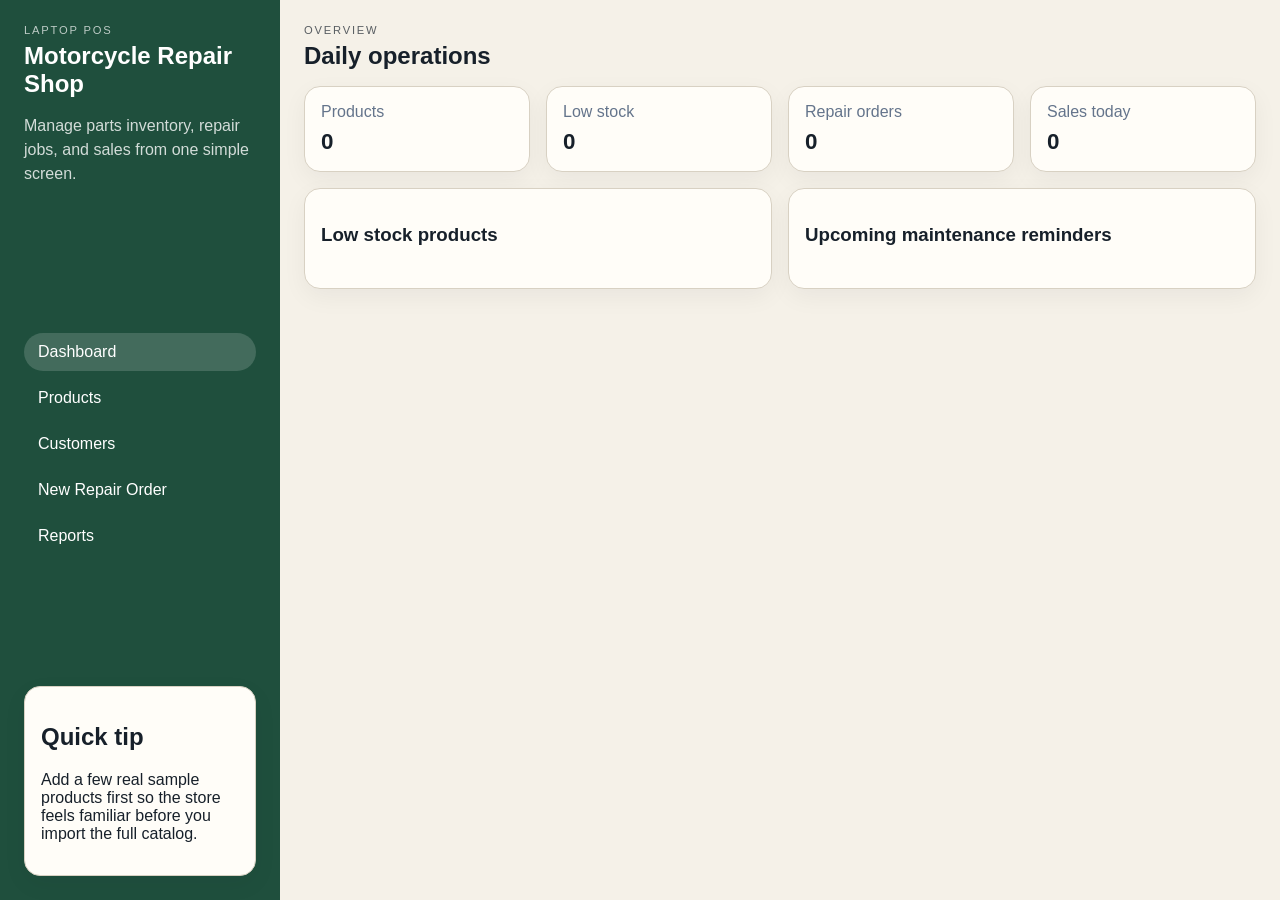
==== pos.html @ 54810a53 "Split motorcycle-repair-pos out of the esl-teacher-site repo into its own project These files were m" ====
<!DOCTYPE html>
<html lang="en">
  <head>
    <meta charset="UTF-8" />
    <meta name="viewport" content="width=device-width, initial-scale=1.0" />
    <title>Motorcycle Repair POS</title>
    <link rel="stylesheet" href="css/pos.css" />
  </head>
  <body>
    <div class="app-shell">
      <aside class="sidebar">
        <div>
          <p class="eyebrow">Laptop POS</p>
          <h1>Motorcycle Repair Shop</h1>
          <p class="sidebar-copy">Manage parts inventory, repair jobs, and sales from one simple screen.</p>
        </div>

        <nav class="nav-list" aria-label="POS sections">
          <button class="nav-btn active" data-view="dashboard">Dashboard</button>
          <button class="nav-btn" data-view="products">Products</button>
          <button class="nav-btn" data-view="customers">Customers</button>
          <button class="nav-btn" data-view="orders">New Repair Order</button>
          <button class="nav-btn" data-view="reports">Reports</button>
        </nav>

        <div class="sidebar-card">
          <h2>Quick tip</h2>
          <p>Add a few real sample products first so the store feels familiar before you import the full catalog.</p>
        </div>
      </aside>

      <main class="main-panel">
        <section id="dashboard-view" class="view active">
          <div class="page-header">
            <div>
              <p class="eyebrow">Overview</p>
              <h2>Daily operations</h2>
            </div>
          </div>

          <div class="stats-grid">
            <article class="stat-card">
              <p class="stat-label">Products</p>
              <h3 id="products-count">0</h3>
            </article>
            <article class="stat-card">
              <p class="stat-label">Low stock</p>
              <h3 id="low-stock-count">0</h3>
            </article>
            <article class="stat-card">
              <p class="stat-label">Repair orders</p>
              <h3 id="orders-count">0</h3>
            </article>
            <article class="stat-card">
              <p class="stat-label">Sales today</p>
              <h3 id="sales-total">0</h3>
            </article>
          </div>

          <div class="panel-grid">
            <section class="panel">
              <div class="panel-header">
                <h3>Low stock products</h3>
              </div>
              <ul id="low-stock-list" class="list"></ul>
            </section>

            <section class="panel">
              <div class="panel-header">
                <h3>Upcoming maintenance reminders</h3>
              </div>
              <ul id="upcoming-reminders-list" class="list"></ul>
            </section>
          </div>
        </section>

        <section id="products-view" class="view">
          <div class="page-header">
            <div>
              <p class="eyebrow">Inventory</p>
              <h2>Products</h2>
            </div>
            <button class="primary-btn" id="show-product-form">Add product</button>
          </div>

          <form id="product-form" class="card form-card hidden">
            <div class="form-grid">
              <label>
                Product name
                <input type="text" id="product-name" required />
              </label>
              <label>
                Category
                <input type="text" id="product-category" list="category-list" required />
                <datalist id="category-list"></datalist>
              </label>
              <label>
                Stock
                <input type="number" id="product-stock" min="0" required />
              </label>
              <label>
                Cost price
                <input type="number" id="product-cost" min="0" step="0.01" required />
              </label>
              <label>
                Selling price
                <input type="number" id="product-price" min="0" step="0.01" required />
              </label>
              <label>
                SKU / code
                <input type="text" id="product-sku" />
              </label>
            </div>
            <div class="form-actions">
              <button type="submit" class="primary-btn">Save product</button>
              <button type="button" class="secondary-btn" id="cancel-product-form">Cancel</button>
            </div>
          </form>

          <div class="card">
            <div class="panel-header">
              <h3>Categories</h3>
              <button type="button" class="secondary-btn" id="add-category-btn">Add category</button>
            </div>
            <div class="tag-list" id="category-chip-list"></div>
          </div>

          <div class="card">
            <div class="table-toolbar">
              <input type="search" id="product-search" placeholder="Search by name, code, or category" />
              <select id="product-filter">
                <option value="all">All categories</option>
              </select>
            </div>
            <div class="table-wrap">
              <table>
                <thead>
                  <tr>
                    <th>Name</th>
                    <th>Code</th>
                    <th>Category</th>
                    <th>Stock</th>
                    <th>Cost</th>
                    <th>Price</th>
                    <th>Actions</th>
                  </tr>
                </thead>
                <tbody id="product-table-body"></tbody>
              </table>
            </div>
          </div>
        </section>

        <section id="orders-view" class="view">
          <div class="page-header">
            <div>
              <p class="eyebrow">Sales</p>
              <h2>New repair order</h2>
            </div>
          </div>

          <div class="card">
            <form id="order-form">
              <div class="form-grid order-grid">
                <label>
                  Customer name
                  <input type="text" id="order-customer" required />
                </label>
                <label>
                  Phone
                  <input type="text" id="order-phone" />
                </label>
                <label>
                  Vehicle brand
                  <input type="text" id="order-vehicle-brand" />
                </label>
                <label>
                  Model
                  <input type="text" id="order-vehicle-model" />
                </label>
                <label>
                  Year
                  <input type="number" id="order-vehicle-year" />
                </label>
                <label>
                  Plate / VIN
                  <input type="text" id="order-vehicle-id" />
                </label>
              </div>
              <label class="full-width">
                Problem / service note
                <textarea id="order-note" rows="3"></textarea>
              </label>
              <label class="full-width">
                Maintenance reminder (months)
                <input type="number" id="reminder-interval" min="1" max="24" value="1" />
              </label>
            </form>
          </div>

          <div class="card">
            <div class="form-grid add-item-grid">
              <label>
                Add service
                <select id="service-select"></select>
              </label>
              <label>
                Service qty
                <input type="number" id="service-quantity" min="1" value="1" />
              </label>
              <button type="button" class="primary-btn" id="add-service-btn">Add service</button>
            </div>
            <div class="form-grid add-item-grid">
              <label>
                Add product
                <select id="product-select"></select>
              </label>
              <label>
                Product qty
                <input type="number" id="product-quantity" min="1" value="1" />
              </label>
              <button type="button" class="primary-btn" id="add-product-btn">Add product</button>
            </div>
          </div>

          <div class="card">
            <div class="table-wrap">
              <table>
                <thead>
                  <tr>
                    <th>Item</th>
                    <th>Qty</th>
                    <th>Unit price</th>
                    <th>Line total</th>
                    <th>Actions</th>
                  </tr>
                </thead>
                <tbody id="order-items-body"></tbody>
              </table>
            </div>

            <div class="summary-box">
              <div>
                <p>Subtotal</p>
                <strong id="subtotal-value">0.00</strong>
              </div>
              <div>
                <p>Tax</p>
                <strong id="tax-value">0.00</strong>
              </div>
              <div>
                <p>Total</p>
                <strong id="total-value">0.00</strong>
              </div>
            </div>

            <div class="form-actions">
              <label>
                Tax rate (%)
                <input type="number" id="tax-rate" min="0" max="100" value="8" />
              </label>
              <button type="button" class="primary-btn" id="save-order-btn">Save repair order</button>
            </div>
          </div>
        </section>

        <section id="customers-view" class="view">
          <div class="page-header">
            <div>
              <p class="eyebrow">Customers</p>
              <h2>Customer records and reminders</h2>
            </div>
          </div>

          <div class="card">
            <form id="customer-form">
              <div class="form-grid order-grid">
                <label>
                  Customer name
                  <input type="text" id="customer-name" required />
                </label>
                <label>
                  Phone
                  <input type="text" id="customer-phone" />
                </label>
                <label>
                  Vehicle brand
                  <input type="text" id="customer-brand" />
                </label>
                <label>
                  Model
                  <input type="text" id="customer-model" />
                </label>
                <label>
                  Year
                  <input type="number" id="customer-year" />
                </label>
                <label>
                  Plate / VIN
                  <input type="text" id="customer-plate" />
                </label>
              </div>
              <label class="full-width">
                Reminder interval (months)
                <input type="number" id="customer-reminder-interval" min="1" max="24" value="1" />
              </label>
              <label class="full-width">
                Reminder note
                <textarea id="customer-reminder-note" rows="2"></textarea>
              </label>
              <div class="form-actions">
                <button type="submit" class="primary-btn">Save customer</button>
                <button type="button" class="secondary-btn" id="clear-customer-form">Clear</button>
              </div>
            </form>
          </div>

          <div class="card">
            <div class="table-wrap">
              <table>
                <thead>
                  <tr>
                    <th>Customer</th>
                    <th>Vehicle</th>
                    <th>Phone</th>
                    <th>Next reminder</th>
                    <th>Interval</th>
                    <th>Status</th>
                    <th>Note</th>
                    <th>Action</th>
                  </tr>
                </thead>
                <tbody id="customer-table-body"></tbody>
              </table>
            </div>
          </div>

          <div class="card">
            <div class="panel-header">
              <h3>Selected customer</h3>
            </div>
            <div id="customer-detail-card" class="detail-card"></div>
          </div>

          <div class="card">
            <div class="panel-header">
              <h3>Service history</h3>
            </div>
            <ul id="customer-history-list" class="history-list"></ul>
          </div>
        </section>

        <section id="reports-view" class="view">
          <div class="page-header">
            <div>
              <p class="eyebrow">Reports</p>
              <h2>Inventory and sales</h2>
            </div>
          </div>

          <div class="panel-grid">
            <section class="panel">
              <div class="panel-header">
                <h3>Low stock</h3>
              </div>
              <ul id="report-low-stock" class="list"></ul>
            </section>

            <section class="panel">
              <div class="panel-header">
                <h3>Recent sales</h3>
              </div>
              <ul id="report-orders" class="list"></ul>
            </section>
          </div>
        </section>
      </main>
    </div>

    <script src="js/pos.js"></script>
  </body>
</html>
---- css/pos.css ----
:root {
  color-scheme: light;
  --bg: #f5f1e8;
  --surface: #fffdf8;
  --surface-strong: #ffffff;
  --border: #d8d1c3;
  --text: #17202a;
  --muted: #64748b;
  --accent: #1f4f3d;
  --accent-2: #e5673f;
  --accent-soft: #e8f3ee;
}

* { box-sizing: border-box; }
body {
  margin: 0;
  font-family: Inter, Arial, sans-serif;
  background: var(--bg);
  color: var(--text);
}

button, input, select, textarea {
  font: inherit;
}

.app-shell {
  display: grid;
  grid-template-columns: 280px 1fr;
  min-height: 100vh;
}

.sidebar {
  background: var(--accent);
  color: #fff;
  padding: 24px;
  display: flex;
  flex-direction: column;
  justify-content: space-between;
  gap: 24px;
}

.eyebrow {
  margin: 0 0 6px;
  text-transform: uppercase;
  letter-spacing: 0.16em;
  font-size: 0.7rem;
  opacity: 0.7;
}

.sidebar h1,
.page-header h2 {
  margin: 0;
}

.sidebar-copy { color: rgba(255,255,255,0.8); line-height: 1.5; }

.nav-list {
  display: flex;
  flex-direction: column;
  gap: 8px;
}

.nav-btn, .primary-btn, .secondary-btn {
  border: 0;
  border-radius: 999px;
  padding: 10px 14px;
  cursor: pointer;
}

.nav-btn {
  text-align: left;
  background: transparent;
  color: #fff;
}

.nav-btn.active {
  background: rgba(255,255,255,0.16);
}

.sidebar-card, .card, .panel, .stat-card {
  background: var(--surface);
  color: var(--text);
  border: 1px solid var(--border);
  border-radius: 16px;
  box-shadow: 0 8px 24px rgba(15, 23, 42, 0.05);
}

.sidebar-card { padding: 16px; }

.main-panel { padding: 24px; }
.page-header {
  display: flex;
  justify-content: space-between;
  align-items: center;
  margin-bottom: 16px;
}

.primary-btn { background: var(--accent); color: #fff; }
.secondary-btn { background: #eef2f7; color: var(--text); }

.stats-grid { display: grid; grid-template-columns: repeat(4, minmax(0, 1fr)); gap: 16px; margin-bottom: 16px; }
.stat-card { padding: 16px; }
.stat-label { color: var(--muted); margin: 0 0 8px; }
.stat-card h3 { margin: 0; font-size: 1.4rem; }

.panel-grid { display: grid; grid-template-columns: 1fr 1fr; gap: 16px; }
.panel { padding: 16px; }
.panel-header { display: flex; justify-content: space-between; align-items: center; margin-bottom: 8px; }
.list { list-style: none; padding: 0; margin: 0; display: flex; flex-direction: column; gap: 10px; }
.list li { padding: 10px; border: 1px solid var(--border); border-radius: 10px; background: var(--surface-strong); }

.view { display: none; }
.view.active { display: block; }
.hidden { display: none !important; }

.card { padding: 16px; margin-bottom: 16px; }
.form-grid { display: grid; grid-template-columns: repeat(2, minmax(0, 1fr)); gap: 12px; }
.order-grid { grid-template-columns: repeat(3, minmax(0, 1fr)); }
.add-item-grid { grid-template-columns: 2fr 1fr auto; align-items: end; }
label { display: flex; flex-direction: column; gap: 6px; color: var(--muted); font-size: 0.95rem; }
input, select, textarea {
  border: 1px solid var(--border);
  border-radius: 10px;
  background: var(--surface-strong);
  padding: 10px 12px;
}
.full-width { margin-top: 12px; }
.form-actions { display: flex; gap: 10px; align-items: end; margin-top: 12px; }
.table-toolbar { display: flex; justify-content: space-between; gap: 12px; align-items: center; margin-bottom: 12px; }
.table-wrap { overflow-x: auto; }
table { width: 100%; border-collapse: collapse; }
th, td { padding: 10px 8px; border-bottom: 1px solid var(--border); text-align: left; }
.actions { display: flex; gap: 8px; }
.icon-btn { padding: 6px 10px; border-radius: 999px; border: 1px solid var(--border); background: #fff; cursor: pointer; }
.summary-box { display: grid; grid-template-columns: repeat(3, minmax(0, 1fr)); gap: 12px; margin-top: 12px; }
.summary-box div { padding: 12px; border-radius: 12px; background: var(--accent-soft); }
.status-pill { display: inline-flex; align-items: center; padding: 4px 8px; border-radius: 999px; font-size: 0.8rem; background: #e8f3ee; color: var(--accent); }
.status-pill.overdue { background: #fde7e7; color: #b42318; }
.history-list { list-style: none; padding: 0; margin: 0; display: flex; flex-direction: column; gap: 10px; }
.history-list li { padding: 12px; border: 1px solid var(--border); border-radius: 10px; background: var(--surface-strong); }
.history-list small { color: var(--muted); display: block; margin-top: 4px; }
.detail-card { padding: 16px; border: 1px solid var(--border); border-radius: 12px; background: var(--surface-strong); }
.detail-card p { margin: 6px 0; }
.tag-list { display: flex; flex-wrap: wrap; gap: 8px; }
.tag-chip { padding: 6px 10px; border-radius: 999px; border: 1px solid var(--border); background: var(--surface-strong); }
.tag-chip button { margin-left: 6px; border: 0; background: transparent; cursor: pointer; }

@media (max-width: 960px) {
  .app-shell { grid-template-columns: 1fr; }
  .stats-grid, .panel-grid, .form-grid, .order-grid, .add-item-grid, .summary-box { grid-template-columns: 1fr; }
  .main-panel { padding: 16px; }
}
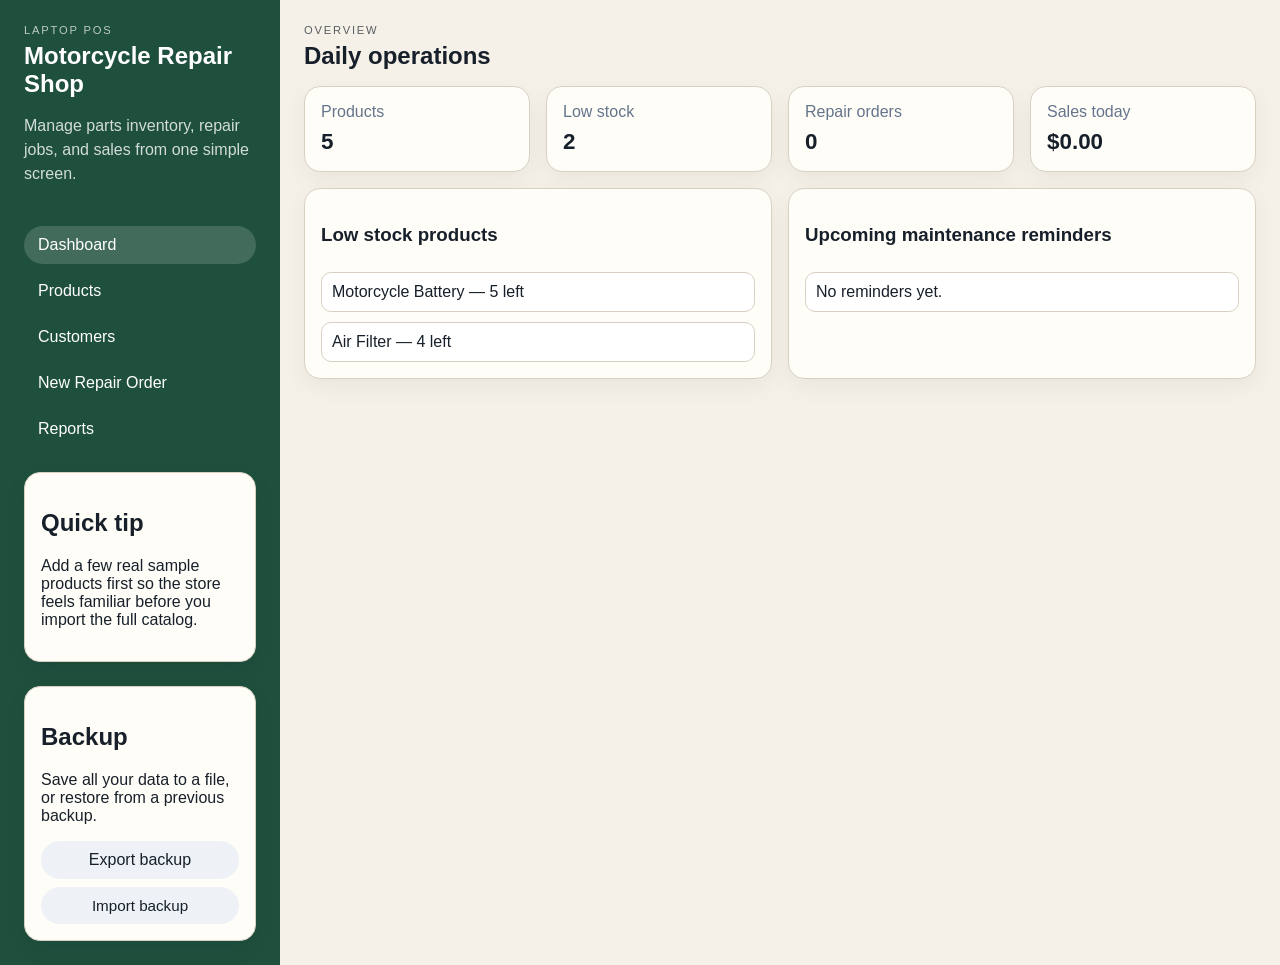
==== commit 62118eef: "Add backup export/import and receipt printing to POS Also fixes a pre-existing bug where a missing #" ====
--- a/pos.html
+++ b/pos.html
@@ -26,6 +26,16 @@
         <div class="sidebar-card">
           <h2>Quick tip</h2>
           <p>Add a few real sample products first so the store feels familiar before you import the full catalog.</p>
+        </div>
+
+        <div class="sidebar-card">
+          <h2>Backup</h2>
+          <p>Save all your data to a file, or restore from a previous backup.</p>
+          <div class="sidebar-actions">
+            <button type="button" class="secondary-btn" id="export-backup-btn">Export backup</button>
+            <label class="secondary-btn file-label" for="import-backup-input">Import backup</label>
+            <input type="file" id="import-backup-input" accept="application/json" class="hidden" />
+          </div>
         </div>
       </aside>
 
@@ -260,6 +270,7 @@
                 <input type="number" id="tax-rate" min="0" max="100" value="8" />
               </label>
               <button type="button" class="primary-btn" id="save-order-btn">Save repair order</button>
+              <button type="button" class="secondary-btn" id="print-last-receipt-btn">Print last receipt</button>
             </div>
           </div>
         </section>
@@ -316,6 +327,9 @@
           </div>
 
           <div class="card">
+            <div class="table-toolbar">
+              <input type="search" id="customer-search" placeholder="Search by name, phone, or vehicle" />
+            </div>
             <div class="table-wrap">
               <table>
                 <thead>
@@ -377,6 +391,8 @@
       </main>
     </div>
 
+    <div id="print-receipt"></div>
+
     <script src="js/pos.js"></script>
   </body>
 </html>
--- a/css/pos.css
+++ b/css/pos.css
@@ -145,6 +145,27 @@
 .tag-chip { padding: 6px 10px; border-radius: 999px; border: 1px solid var(--border); background: var(--surface-strong); }
 .tag-chip button { margin-left: 6px; border: 0; background: transparent; cursor: pointer; }
 
+.list li { display: flex; justify-content: space-between; align-items: center; gap: 8px; }
+
+.sidebar-actions { display: flex; flex-direction: column; gap: 8px; margin-top: 12px; }
+.file-label { display: flex; align-items: center; justify-content: center; text-align: center; }
+
+#print-receipt { display: none; }
+
+@media print {
+  body.printing-receipt .app-shell { display: none; }
+  body.printing-receipt #print-receipt {
+    display: block;
+    font-family: Inter, Arial, sans-serif;
+    color: #000;
+    padding: 24px;
+  }
+  #print-receipt h2 { margin: 0 0 4px; }
+  #print-receipt table { width: 100%; border-collapse: collapse; margin: 16px 0; }
+  #print-receipt th, #print-receipt td { padding: 6px 4px; border-bottom: 1px solid #999; text-align: left; }
+  #print-receipt .receipt-total { font-size: 1.1rem; font-weight: bold; }
+}
+
 @media (max-width: 960px) {
   .app-shell { grid-template-columns: 1fr; }
   .stats-grid, .panel-grid, .form-grid, .order-grid, .add-item-grid, .summary-box { grid-template-columns: 1fr; }
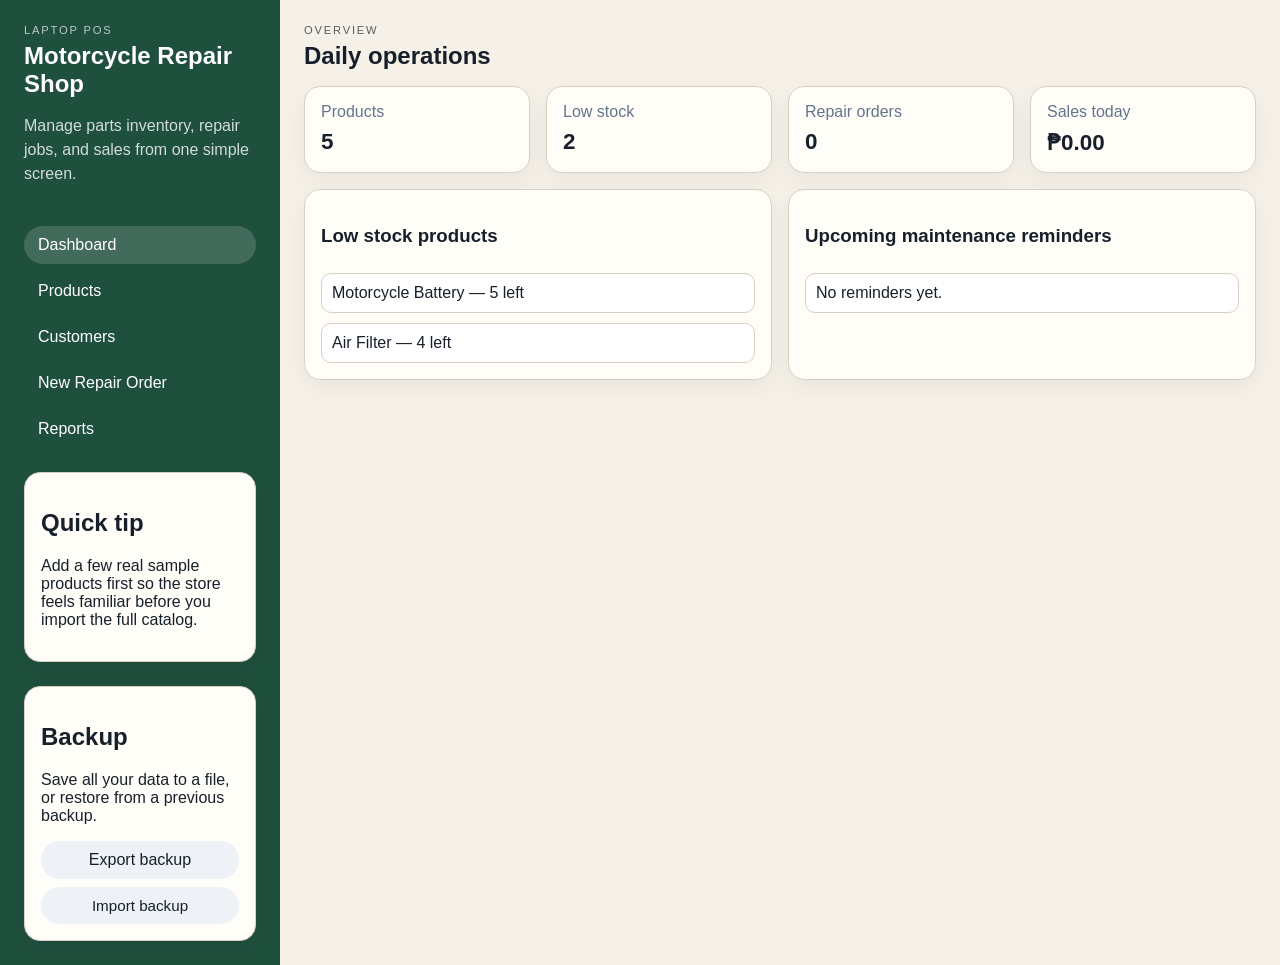
==== commit 47f625f0: "Localize POS for the Philippine market and fix two logic bugs - Currency formatting switched to PHP " ====
--- a/pos.html
+++ b/pos.html
@@ -255,7 +255,7 @@
                 <strong id="subtotal-value">0.00</strong>
               </div>
               <div>
-                <p>Tax</p>
+                <p>VAT</p>
                 <strong id="tax-value">0.00</strong>
               </div>
               <div>
@@ -266,8 +266,8 @@
 
             <div class="form-actions">
               <label>
-                Tax rate (%)
-                <input type="number" id="tax-rate" min="0" max="100" value="8" />
+                VAT rate (%)
+                <input type="number" id="tax-rate" min="0" max="100" value="12" />
               </label>
               <button type="button" class="primary-btn" id="save-order-btn">Save repair order</button>
               <button type="button" class="secondary-btn" id="print-last-receipt-btn">Print last receipt</button>
